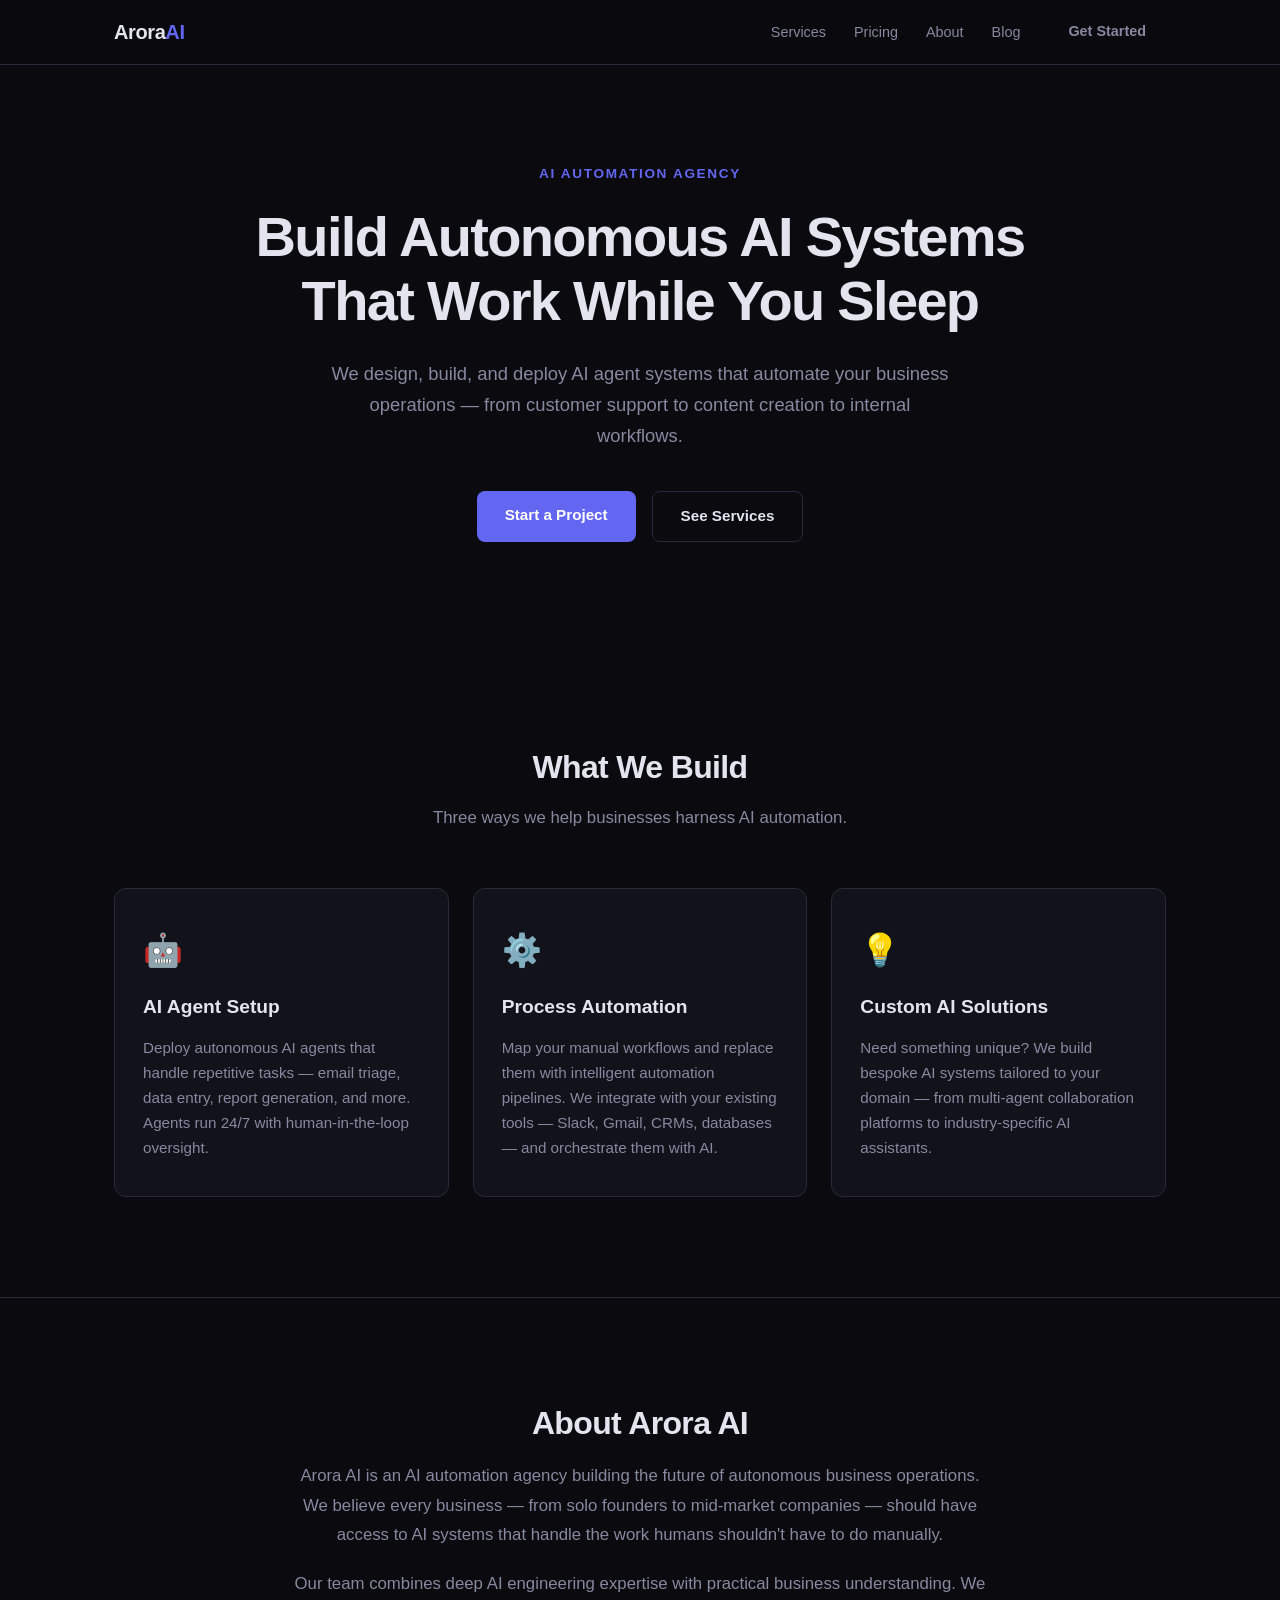
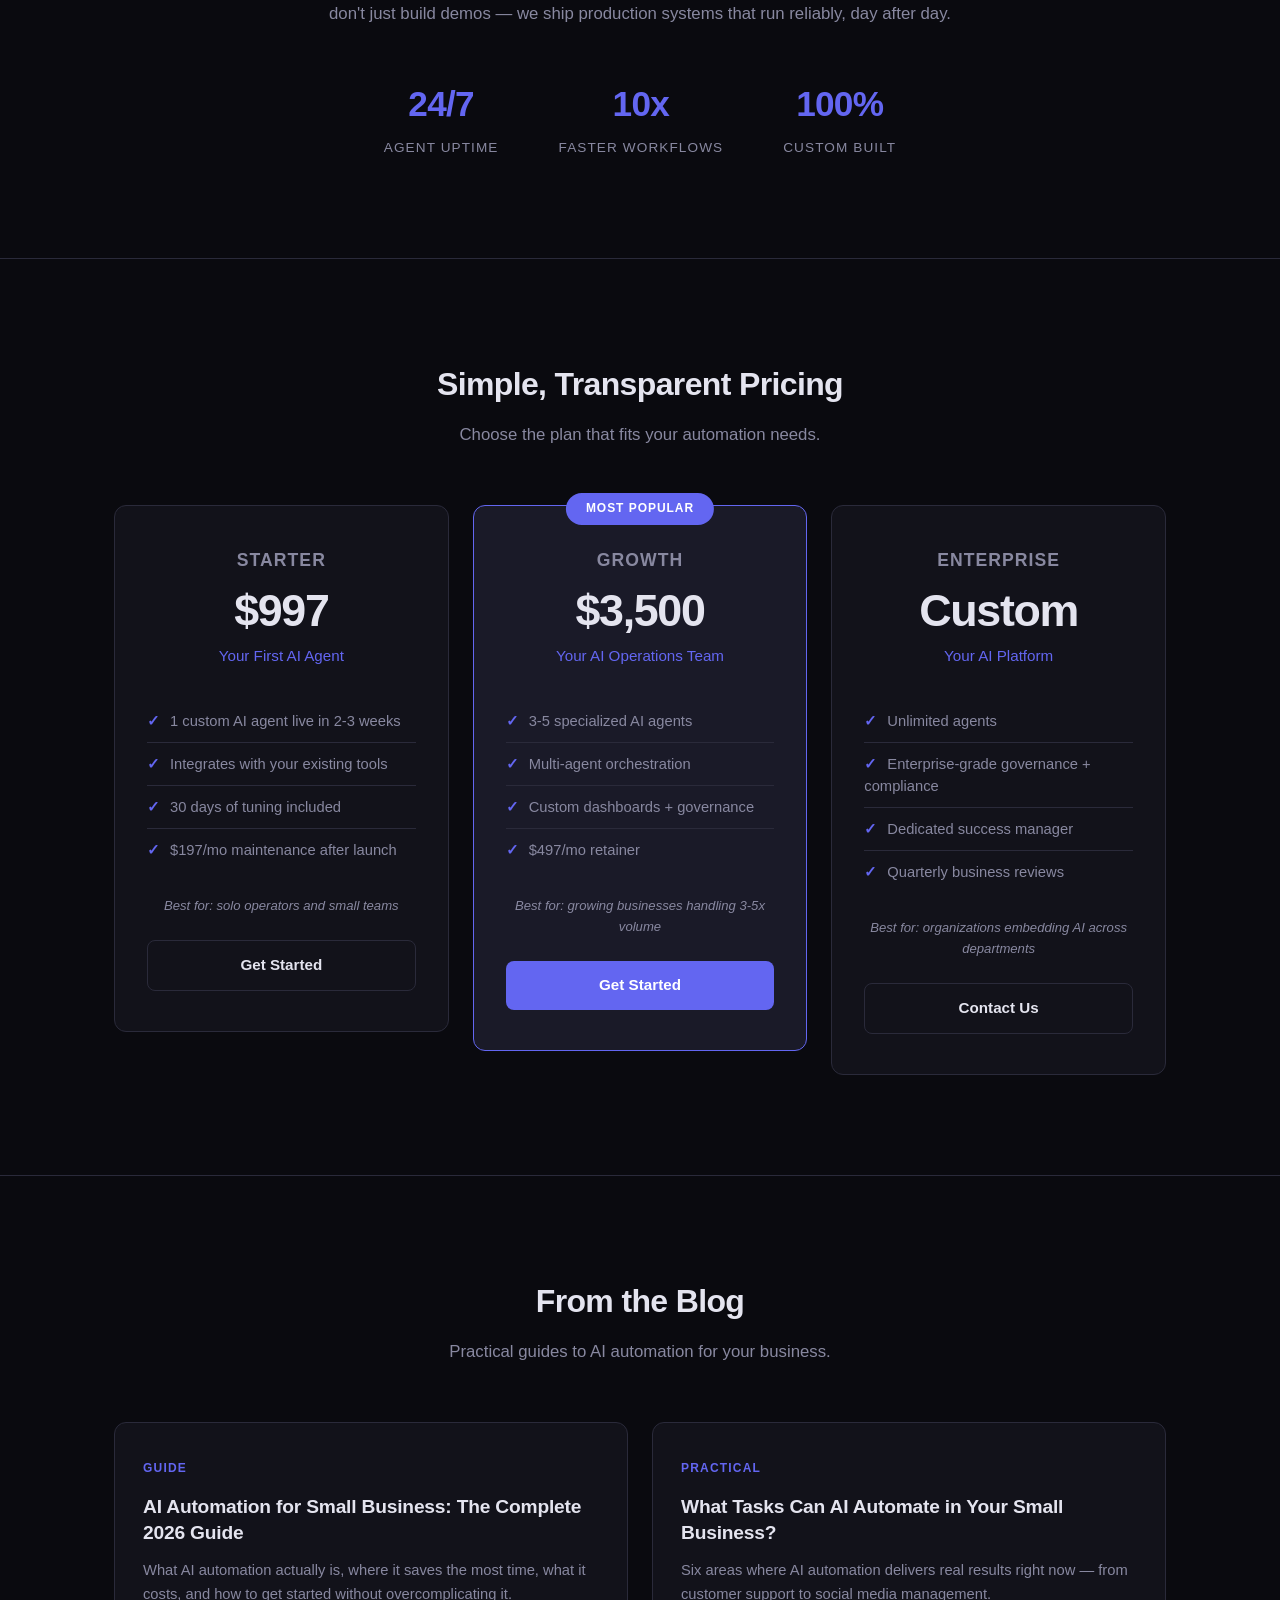
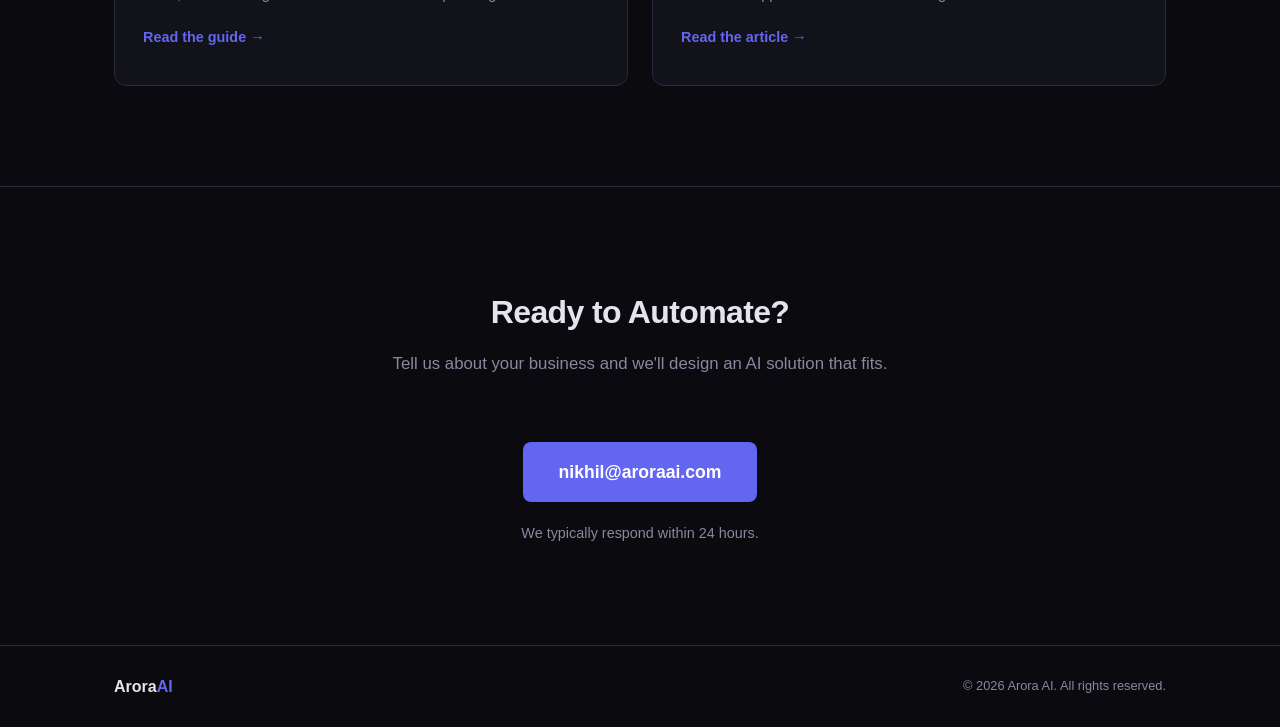
==== index.html @ a0b6308e "Arora AI landing page with pricing, blog posts, and responsive design" ====
<!DOCTYPE html>
<html lang="en">
<head>
  <meta charset="UTF-8">
  <meta name="viewport" content="width=device-width, initial-scale=1.0">
  <title>Arora AI — AI Automation Agency</title>
  <link rel="stylesheet" href="styles.css">
</head>
<body>

  <!-- Navigation -->
  <nav class="nav">
    <div class="container nav-inner">
      <a href="#" class="logo">Arora<span class="logo-accent">AI</span></a>
      <ul class="nav-links">
        <li><a href="#services">Services</a></li>
        <li><a href="#pricing">Pricing</a></li>
        <li><a href="#about">About</a></li>
        <li><a href="#blog">Blog</a></li>
        <li><a href="#contact" class="btn btn-sm">Get Started</a></li>
      </ul>
    </div>
  </nav>

  <!-- Hero Section -->
  <section class="hero">
    <div class="container hero-inner">
      <p class="hero-tag">AI Automation Agency</p>
      <h1 class="hero-title">Build Autonomous AI Systems<br>That Work While You Sleep</h1>
      <p class="hero-sub">We design, build, and deploy AI agent systems that automate your business operations — from customer support to content creation to internal workflows.</p>
      <div class="hero-actions">
        <a href="#contact" class="btn btn-primary">Start a Project</a>
        <a href="#services" class="btn btn-outline">See Services</a>
      </div>
    </div>
  </section>

  <!-- Services Section -->
  <section id="services" class="services">
    <div class="container">
      <h2 class="section-title">What We Build</h2>
      <p class="section-sub">Three ways we help businesses harness AI automation.</p>
      <div class="cards">
        <div class="card">
          <div class="card-icon">&#x1F916;</div>
          <h3>AI Agent Setup</h3>
          <p>Deploy autonomous AI agents that handle repetitive tasks — email triage, data entry, report generation, and more. Agents run 24/7 with human-in-the-loop oversight.</p>
        </div>
        <div class="card">
          <div class="card-icon">&#x2699;&#xFE0F;</div>
          <h3>Process Automation</h3>
          <p>Map your manual workflows and replace them with intelligent automation pipelines. We integrate with your existing tools — Slack, Gmail, CRMs, databases — and orchestrate them with AI.</p>
        </div>
        <div class="card">
          <div class="card-icon">&#x1F4A1;</div>
          <h3>Custom AI Solutions</h3>
          <p>Need something unique? We build bespoke AI systems tailored to your domain — from multi-agent collaboration platforms to industry-specific AI assistants.</p>
        </div>
      </div>
    </div>
  </section>

  <!-- About Section -->
  <section id="about" class="about">
    <div class="container about-inner">
      <h2 class="section-title">About Arora AI</h2>
      <p class="about-text">
        Arora AI is an AI automation agency building the future of autonomous business operations.
        We believe every business — from solo founders to mid-market companies — should have access
        to AI systems that handle the work humans shouldn't have to do manually.
      </p>
      <p class="about-text">
        Our team combines deep AI engineering expertise with practical business understanding.
        We don't just build demos — we ship production systems that run reliably, day after day.
      </p>
      <div class="stats">
        <div class="stat">
          <span class="stat-num">24/7</span>
          <span class="stat-label">Agent Uptime</span>
        </div>
        <div class="stat">
          <span class="stat-num">10x</span>
          <span class="stat-label">Faster Workflows</span>
        </div>
        <div class="stat">
          <span class="stat-num">100%</span>
          <span class="stat-label">Custom Built</span>
        </div>
      </div>
    </div>
  </section>

  <!-- Pricing Section -->
  <section id="pricing" class="pricing">
    <div class="container">
      <h2 class="section-title">Simple, Transparent Pricing</h2>
      <p class="section-sub">Choose the plan that fits your automation needs.</p>
      <div class="pricing-grid">
        <div class="pricing-card">
          <div class="pricing-header">
            <h3 class="pricing-tier">Starter</h3>
            <div class="pricing-price">$997</div>
            <p class="pricing-tagline">Your First AI Agent</p>
          </div>
          <ul class="pricing-features">
            <li>1 custom AI agent live in 2-3 weeks</li>
            <li>Integrates with your existing tools</li>
            <li>30 days of tuning included</li>
            <li>$197/mo maintenance after launch</li>
          </ul>
          <p class="pricing-best-for">Best for: solo operators and small teams</p>
          <a href="#contact" class="btn btn-outline pricing-cta">Get Started</a>
        </div>
        <div class="pricing-card pricing-card-popular">
          <div class="pricing-badge">Most Popular</div>
          <div class="pricing-header">
            <h3 class="pricing-tier">Growth</h3>
            <div class="pricing-price">$3,500</div>
            <p class="pricing-tagline">Your AI Operations Team</p>
          </div>
          <ul class="pricing-features">
            <li>3-5 specialized AI agents</li>
            <li>Multi-agent orchestration</li>
            <li>Custom dashboards + governance</li>
            <li>$497/mo retainer</li>
          </ul>
          <p class="pricing-best-for">Best for: growing businesses handling 3-5x volume</p>
          <a href="#contact" class="btn btn-primary pricing-cta">Get Started</a>
        </div>
        <div class="pricing-card">
          <div class="pricing-header">
            <h3 class="pricing-tier">Enterprise</h3>
            <div class="pricing-price">Custom</div>
            <p class="pricing-tagline">Your AI Platform</p>
          </div>
          <ul class="pricing-features">
            <li>Unlimited agents</li>
            <li>Enterprise-grade governance + compliance</li>
            <li>Dedicated success manager</li>
            <li>Quarterly business reviews</li>
          </ul>
          <p class="pricing-best-for">Best for: organizations embedding AI across departments</p>
          <a href="#contact" class="btn btn-outline pricing-cta">Contact Us</a>
        </div>
      </div>
    </div>
  </section>

  <!-- Blog Section -->
  <section id="blog" class="blog">
    <div class="container">
      <h2 class="section-title">From the Blog</h2>
      <p class="section-sub">Practical guides to AI automation for your business.</p>
      <div class="blog-grid">
        <a href="blog/ai-automation-guide.html" class="blog-card">
          <span class="blog-card-tag">Guide</span>
          <h3 class="blog-card-title">AI Automation for Small Business: The Complete 2026 Guide</h3>
          <p class="blog-card-desc">What AI automation actually is, where it saves the most time, what it costs, and how to get started without overcomplicating it.</p>
          <span class="blog-card-link">Read the guide &rarr;</span>
        </a>
        <a href="blog/ai-tasks-automation.html" class="blog-card">
          <span class="blog-card-tag">Practical</span>
          <h3 class="blog-card-title">What Tasks Can AI Automate in Your Small Business?</h3>
          <p class="blog-card-desc">Six areas where AI automation delivers real results right now — from customer support to social media management.</p>
          <span class="blog-card-link">Read the article &rarr;</span>
        </a>
      </div>
    </div>
  </section>

  <!-- Contact / CTA Section -->
  <section id="contact" class="contact">
    <div class="container contact-inner">
      <h2 class="section-title">Ready to Automate?</h2>
      <p class="section-sub">Tell us about your business and we'll design an AI solution that fits.</p>
      <a href="mailto:nikhil@aroraai.com" class="btn btn-primary btn-lg">nikhil@aroraai.com</a>
      <p class="contact-note">We typically respond within 24 hours.</p>
    </div>
  </section>

  <!-- Footer -->
  <footer class="footer">
    <div class="container footer-inner">
      <span class="footer-logo">Arora<span class="logo-accent">AI</span></span>
      <span class="footer-copy">&copy; 2026 Arora AI. All rights reserved.</span>
    </div>
  </footer>

</body>
</html>
---- styles.css ----
/* === Reset & Base === */
*, *::before, *::after { margin: 0; padding: 0; box-sizing: border-box; }

:root {
  --bg: #0a0a0f;
  --bg-card: #12121a;
  --bg-elevated: #1a1a28;
  --text: #e4e4ef;
  --text-muted: #8888a0;
  --accent: #6366f1;
  --accent-hover: #818cf8;
  --border: #2a2a3a;
  --radius: 12px;
  --max-w: 1100px;
}

html { scroll-behavior: smooth; }

body {
  font-family: -apple-system, BlinkMacSystemFont, 'Segoe UI', Roboto, 'Helvetica Neue', Arial, sans-serif;
  background: var(--bg);
  color: var(--text);
  line-height: 1.6;
  -webkit-font-smoothing: antialiased;
}

.container {
  max-width: var(--max-w);
  margin: 0 auto;
  padding: 0 24px;
}

/* === Nav === */
.nav {
  position: fixed;
  top: 0; left: 0; right: 0;
  z-index: 100;
  background: rgba(10, 10, 15, 0.85);
  backdrop-filter: blur(12px);
  border-bottom: 1px solid var(--border);
}

.nav-inner {
  display: flex;
  align-items: center;
  justify-content: space-between;
  height: 64px;
}

.logo {
  font-size: 1.25rem;
  font-weight: 700;
  color: var(--text);
  text-decoration: none;
  letter-spacing: -0.02em;
}

.logo-accent { color: var(--accent); }

.nav-links {
  display: flex;
  align-items: center;
  gap: 28px;
  list-style: none;
}

.nav-links a {
  color: var(--text-muted);
  text-decoration: none;
  font-size: 0.9rem;
  transition: color 0.2s;
}

.nav-links a:hover { color: var(--text); }

/* === Buttons === */
.btn {
  display: inline-block;
  padding: 12px 28px;
  border-radius: 8px;
  font-size: 0.95rem;
  font-weight: 600;
  text-decoration: none;
  transition: all 0.2s;
  cursor: pointer;
  border: none;
}

.btn-sm { padding: 8px 20px; font-size: 0.85rem; }
.btn-lg { padding: 16px 36px; font-size: 1.1rem; }

.btn-primary {
  background: var(--accent);
  color: #fff;
}

.btn-primary:hover {
  background: var(--accent-hover);
  transform: translateY(-1px);
}

.btn-outline {
  background: transparent;
  color: var(--text);
  border: 1px solid var(--border);
}

.btn-outline:hover {
  border-color: var(--accent);
  color: var(--accent);
}

/* === Hero === */
.hero {
  padding: 160px 0 100px;
  text-align: center;
}

.hero-tag {
  display: inline-block;
  font-size: 0.85rem;
  font-weight: 600;
  color: var(--accent);
  text-transform: uppercase;
  letter-spacing: 0.12em;
  margin-bottom: 20px;
}

.hero-title {
  font-size: clamp(2rem, 5vw, 3.5rem);
  font-weight: 800;
  line-height: 1.15;
  letter-spacing: -0.03em;
  margin-bottom: 24px;
}

.hero-sub {
  font-size: 1.15rem;
  color: var(--text-muted);
  max-width: 620px;
  margin: 0 auto 40px;
  line-height: 1.7;
}

.hero-actions {
  display: flex;
  gap: 16px;
  justify-content: center;
  flex-wrap: wrap;
}

/* === Services === */
.services {
  padding: 100px 0;
}

.section-title {
  font-size: 2rem;
  font-weight: 700;
  text-align: center;
  margin-bottom: 12px;
  letter-spacing: -0.02em;
}

.section-sub {
  text-align: center;
  color: var(--text-muted);
  font-size: 1.05rem;
  margin-bottom: 56px;
}

.cards {
  display: grid;
  grid-template-columns: repeat(auto-fit, minmax(280px, 1fr));
  gap: 24px;
}

.card {
  background: var(--bg-card);
  border: 1px solid var(--border);
  border-radius: var(--radius);
  padding: 36px 28px;
  transition: border-color 0.2s, transform 0.2s;
}

.card:hover {
  border-color: var(--accent);
  transform: translateY(-4px);
}

.card-icon {
  font-size: 2rem;
  margin-bottom: 16px;
}

.card h3 {
  font-size: 1.2rem;
  font-weight: 600;
  margin-bottom: 12px;
}

.card p {
  color: var(--text-muted);
  font-size: 0.95rem;
  line-height: 1.65;
}

/* === About === */
.about {
  padding: 100px 0;
  border-top: 1px solid var(--border);
}

.about-inner {
  text-align: center;
}

.about-text {
  color: var(--text-muted);
  font-size: 1.05rem;
  max-width: 700px;
  margin: 0 auto 20px;
  line-height: 1.75;
}

.stats {
  display: flex;
  justify-content: center;
  gap: 60px;
  margin-top: 48px;
  flex-wrap: wrap;
}

.stat {
  display: flex;
  flex-direction: column;
  align-items: center;
}

.stat-num {
  font-size: 2.2rem;
  font-weight: 800;
  color: var(--accent);
  letter-spacing: -0.02em;
}

.stat-label {
  font-size: 0.85rem;
  color: var(--text-muted);
  margin-top: 4px;
  text-transform: uppercase;
  letter-spacing: 0.08em;
}

/* === Pricing === */
.pricing {
  padding: 100px 0;
  border-top: 1px solid var(--border);
}

.pricing-grid {
  display: grid;
  grid-template-columns: repeat(auto-fit, minmax(300px, 1fr));
  gap: 24px;
  align-items: start;
}

.pricing-card {
  background: var(--bg-card);
  border: 1px solid var(--border);
  border-radius: var(--radius);
  padding: 40px 32px;
  display: flex;
  flex-direction: column;
  position: relative;
  transition: border-color 0.2s, transform 0.2s;
}

.pricing-card:hover {
  border-color: var(--accent);
  transform: translateY(-4px);
}

.pricing-card-popular {
  border-color: var(--accent);
  background: var(--bg-elevated);
}

.pricing-badge {
  position: absolute;
  top: -13px;
  left: 50%;
  transform: translateX(-50%);
  background: var(--accent);
  color: #fff;
  font-size: 0.75rem;
  font-weight: 700;
  text-transform: uppercase;
  letter-spacing: 0.08em;
  padding: 6px 20px;
  border-radius: 20px;
}

.pricing-header {
  text-align: center;
  margin-bottom: 32px;
}

.pricing-tier {
  font-size: 1.1rem;
  font-weight: 600;
  color: var(--text-muted);
  text-transform: uppercase;
  letter-spacing: 0.06em;
  margin-bottom: 12px;
}

.pricing-price {
  font-size: 2.8rem;
  font-weight: 800;
  color: var(--text);
  letter-spacing: -0.03em;
  line-height: 1.1;
  margin-bottom: 8px;
}

.pricing-tagline {
  font-size: 0.95rem;
  color: var(--accent);
  font-weight: 500;
}

.pricing-features {
  list-style: none;
  margin-bottom: 24px;
  flex-grow: 1;
}

.pricing-features li {
  padding: 10px 0;
  border-bottom: 1px solid var(--border);
  font-size: 0.92rem;
  color: var(--text-muted);
  line-height: 1.5;
}

.pricing-features li:last-child {
  border-bottom: none;
}

.pricing-features li::before {
  content: "\2713";
  color: var(--accent);
  font-weight: 700;
  margin-right: 10px;
}

.pricing-best-for {
  font-size: 0.82rem;
  color: var(--text-muted);
  font-style: italic;
  margin-bottom: 24px;
  text-align: center;
}

.pricing-cta {
  text-align: center;
  width: 100%;
}

/* === Blog === */
.blog {
  padding: 100px 0;
  border-top: 1px solid var(--border);
}

.blog-grid {
  display: grid;
  grid-template-columns: repeat(auto-fit, minmax(320px, 1fr));
  gap: 24px;
}

.blog-card {
  background: var(--bg-card);
  border: 1px solid var(--border);
  border-radius: var(--radius);
  padding: 36px 28px;
  text-decoration: none;
  color: var(--text);
  display: flex;
  flex-direction: column;
  transition: border-color 0.2s, transform 0.2s;
}

.blog-card:hover {
  border-color: var(--accent);
  transform: translateY(-4px);
}

.blog-card-tag {
  display: inline-block;
  font-size: 0.75rem;
  font-weight: 600;
  color: var(--accent);
  text-transform: uppercase;
  letter-spacing: 0.1em;
  margin-bottom: 16px;
}

.blog-card-title {
  font-size: 1.2rem;
  font-weight: 700;
  line-height: 1.35;
  margin-bottom: 12px;
  letter-spacing: -0.01em;
}

.blog-card-desc {
  color: var(--text-muted);
  font-size: 0.92rem;
  line-height: 1.65;
  flex-grow: 1;
  margin-bottom: 20px;
}

.blog-card-link {
  color: var(--accent);
  font-size: 0.9rem;
  font-weight: 600;
  transition: color 0.2s;
}

.blog-card:hover .blog-card-link {
  color: var(--accent-hover);
}

/* === Contact === */
.contact {
  padding: 100px 0;
  border-top: 1px solid var(--border);
}

.contact-inner {
  text-align: center;
}

.contact .btn {
  margin-top: 8px;
}

.contact-note {
  margin-top: 20px;
  color: var(--text-muted);
  font-size: 0.9rem;
}

/* === Footer === */
.footer {
  border-top: 1px solid var(--border);
  padding: 28px 0;
}

.footer-inner {
  display: flex;
  align-items: center;
  justify-content: space-between;
}

.footer-logo {
  font-weight: 700;
  font-size: 1rem;
}

.footer-copy {
  color: var(--text-muted);
  font-size: 0.8rem;
}

/* === Blog Post Page === */
.blog-post-nav {
  padding-top: 80px;
}

.blog-post-back {
  display: inline-block;
  color: var(--accent);
  text-decoration: none;
  font-size: 0.9rem;
  font-weight: 600;
  margin-bottom: 40px;
  transition: color 0.2s;
}

.blog-post-back:hover {
  color: var(--accent-hover);
}

.blog-post {
  padding: 0 0 80px;
}

.blog-post-header {
  text-align: center;
  margin-bottom: 56px;
  padding-bottom: 40px;
  border-bottom: 1px solid var(--border);
}

.blog-post-tag {
  display: inline-block;
  font-size: 0.8rem;
  font-weight: 600;
  color: var(--accent);
  text-transform: uppercase;
  letter-spacing: 0.1em;
  margin-bottom: 16px;
}

.blog-post-title {
  font-size: clamp(1.75rem, 4vw, 2.5rem);
  font-weight: 800;
  line-height: 1.2;
  letter-spacing: -0.02em;
  margin-bottom: 16px;
  max-width: 800px;
  margin-left: auto;
  margin-right: auto;
}

.blog-post-meta {
  color: var(--text-muted);
  font-size: 0.9rem;
}

.blog-post-body {
  max-width: 740px;
  margin: 0 auto;
}

.blog-post-body h2 {
  font-size: 1.5rem;
  font-weight: 700;
  margin-top: 56px;
  margin-bottom: 20px;
  letter-spacing: -0.02em;
}

.blog-post-body h3 {
  font-size: 1.2rem;
  font-weight: 600;
  margin-top: 36px;
  margin-bottom: 14px;
}

.blog-post-body p {
  color: var(--text-muted);
  font-size: 1.05rem;
  line-height: 1.8;
  margin-bottom: 20px;
}

.blog-post-body strong {
  color: var(--text);
  font-weight: 600;
}

.blog-post-body ul,
.blog-post-body ol {
  color: var(--text-muted);
  font-size: 1.05rem;
  line-height: 1.8;
  margin-bottom: 20px;
  padding-left: 24px;
}

.blog-post-body li {
  margin-bottom: 8px;
}

.blog-post-body blockquote {
  border-left: 3px solid var(--accent);
  padding: 16px 24px;
  margin: 28px 0;
  background: var(--bg-card);
  border-radius: 0 var(--radius) var(--radius) 0;
}

.blog-post-body blockquote p {
  margin-bottom: 0;
  font-style: italic;
}

.blog-post-body table {
  width: 100%;
  border-collapse: collapse;
  margin: 28px 0;
  font-size: 0.95rem;
}

.blog-post-body th {
  text-align: left;
  padding: 12px 16px;
  border-bottom: 2px solid var(--accent);
  font-weight: 600;
  color: var(--text);
}

.blog-post-body td {
  padding: 12px 16px;
  border-bottom: 1px solid var(--border);
  color: var(--text-muted);
}

.blog-post-body hr {
  border: none;
  border-top: 1px solid var(--border);
  margin: 48px 0;
}

.blog-post-body a {
  color: var(--accent);
  text-decoration: none;
  font-weight: 500;
  transition: color 0.2s;
}

.blog-post-body a:hover {
  color: var(--accent-hover);
}

.blog-post-cta {
  text-align: center;
  margin-top: 64px;
  padding-top: 48px;
  border-top: 1px solid var(--border);
}

.blog-post-cta p {
  color: var(--text-muted);
  font-size: 1.05rem;
  margin-bottom: 24px;
}

/* === Responsive === */
@media (max-width: 768px) {
  .hero { padding: 120px 0 60px; }

  .nav-links {
    gap: 16px;
  }

  .stats {
    gap: 32px;
  }

  .footer-inner {
    flex-direction: column;
    gap: 8px;
    text-align: center;
  }

  .pricing-grid {
    grid-template-columns: 1fr;
    max-width: 420px;
    margin: 0 auto;
  }

  .blog-grid {
    grid-template-columns: 1fr;
  }
}

@media (max-width: 480px) {
  .nav-links li:not(:last-child) {
    display: none;
  }

  .hero-title { font-size: 1.75rem; }
  .hero-sub { font-size: 1rem; }
  .hero { padding: 100px 0 48px; }

  .services, .about, .contact, .pricing, .blog {
    padding: 64px 0;
  }

  .cards {
    grid-template-columns: 1fr;
  }

  .stats {
    gap: 24px;
  }

  .stat-num { font-size: 1.6rem; }

  .pricing-card {
    padding: 32px 24px;
  }

  .pricing-price {
    font-size: 2.2rem;
  }

  .blog-post-body h2 {
    font-size: 1.3rem;
  }

  .blog-post-body p,
  .blog-post-body ul,
  .blog-post-body ol {
    font-size: 0.95rem;
  }
}
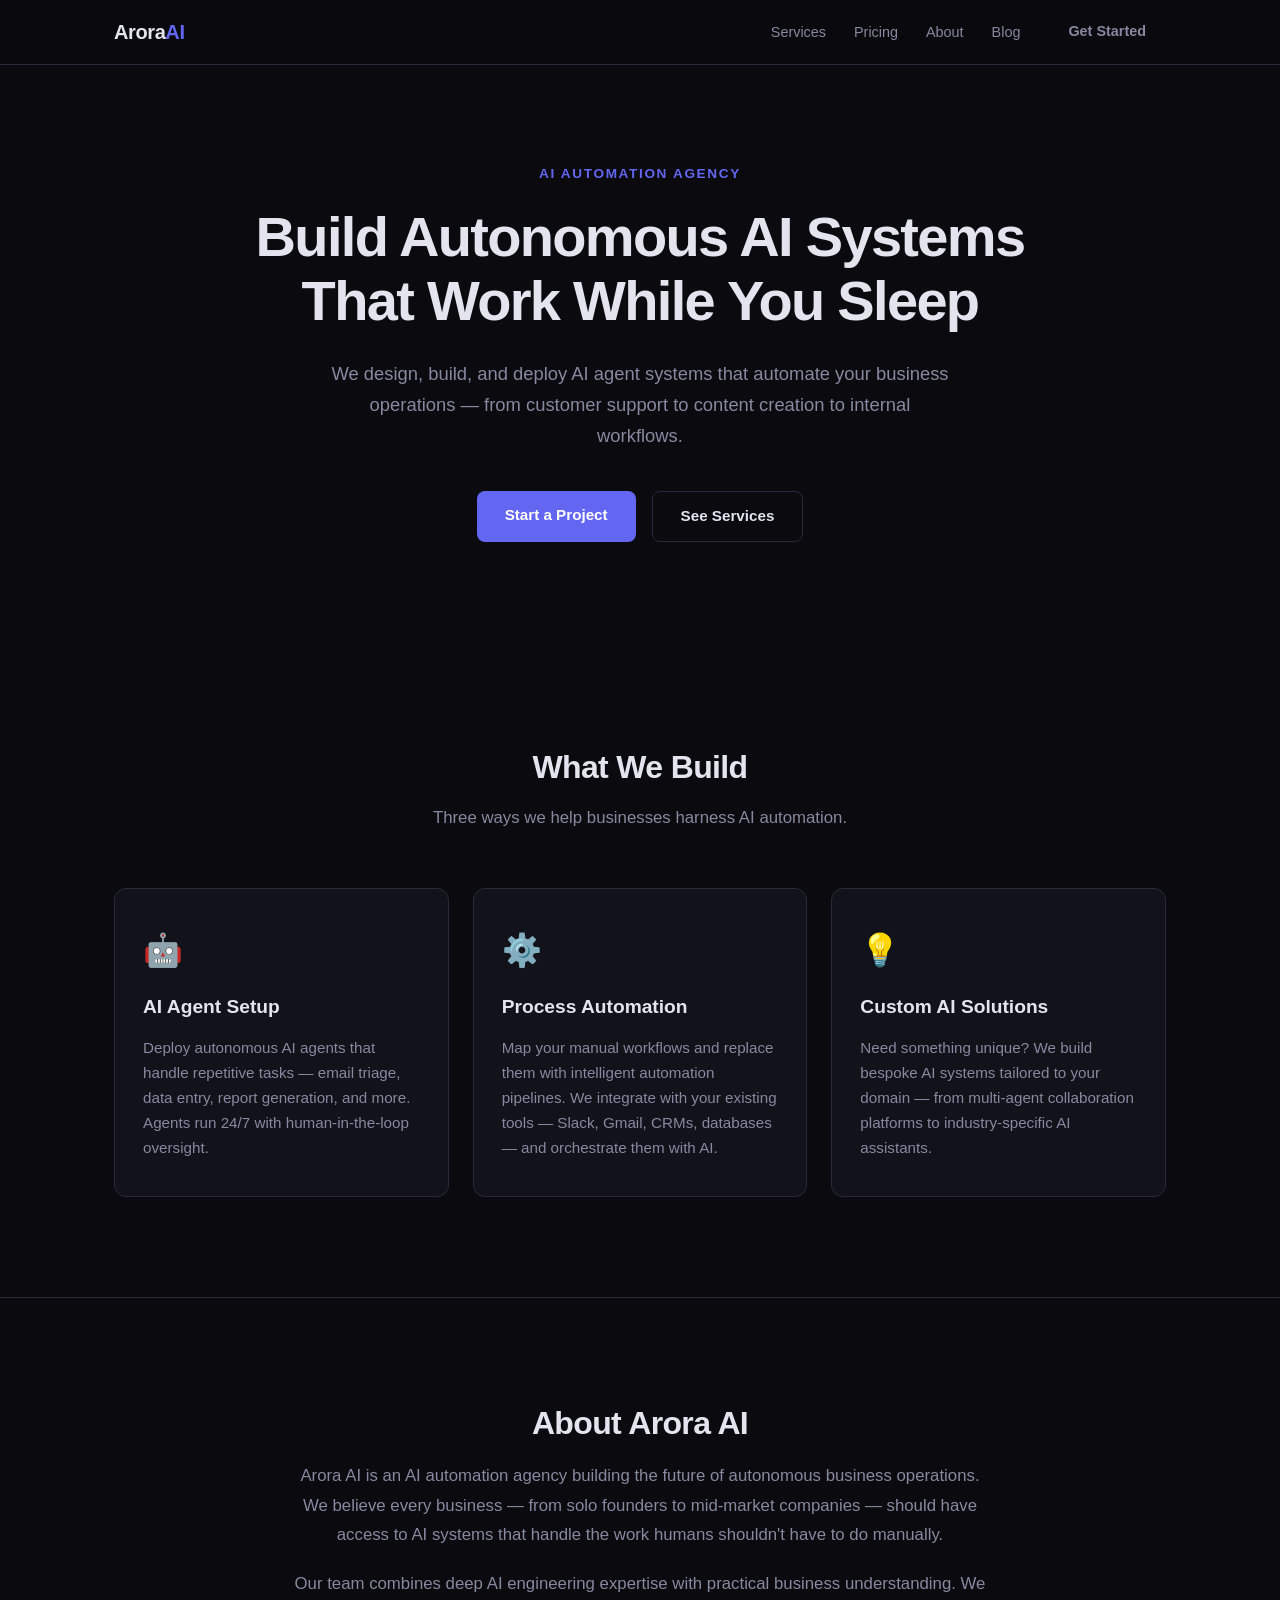
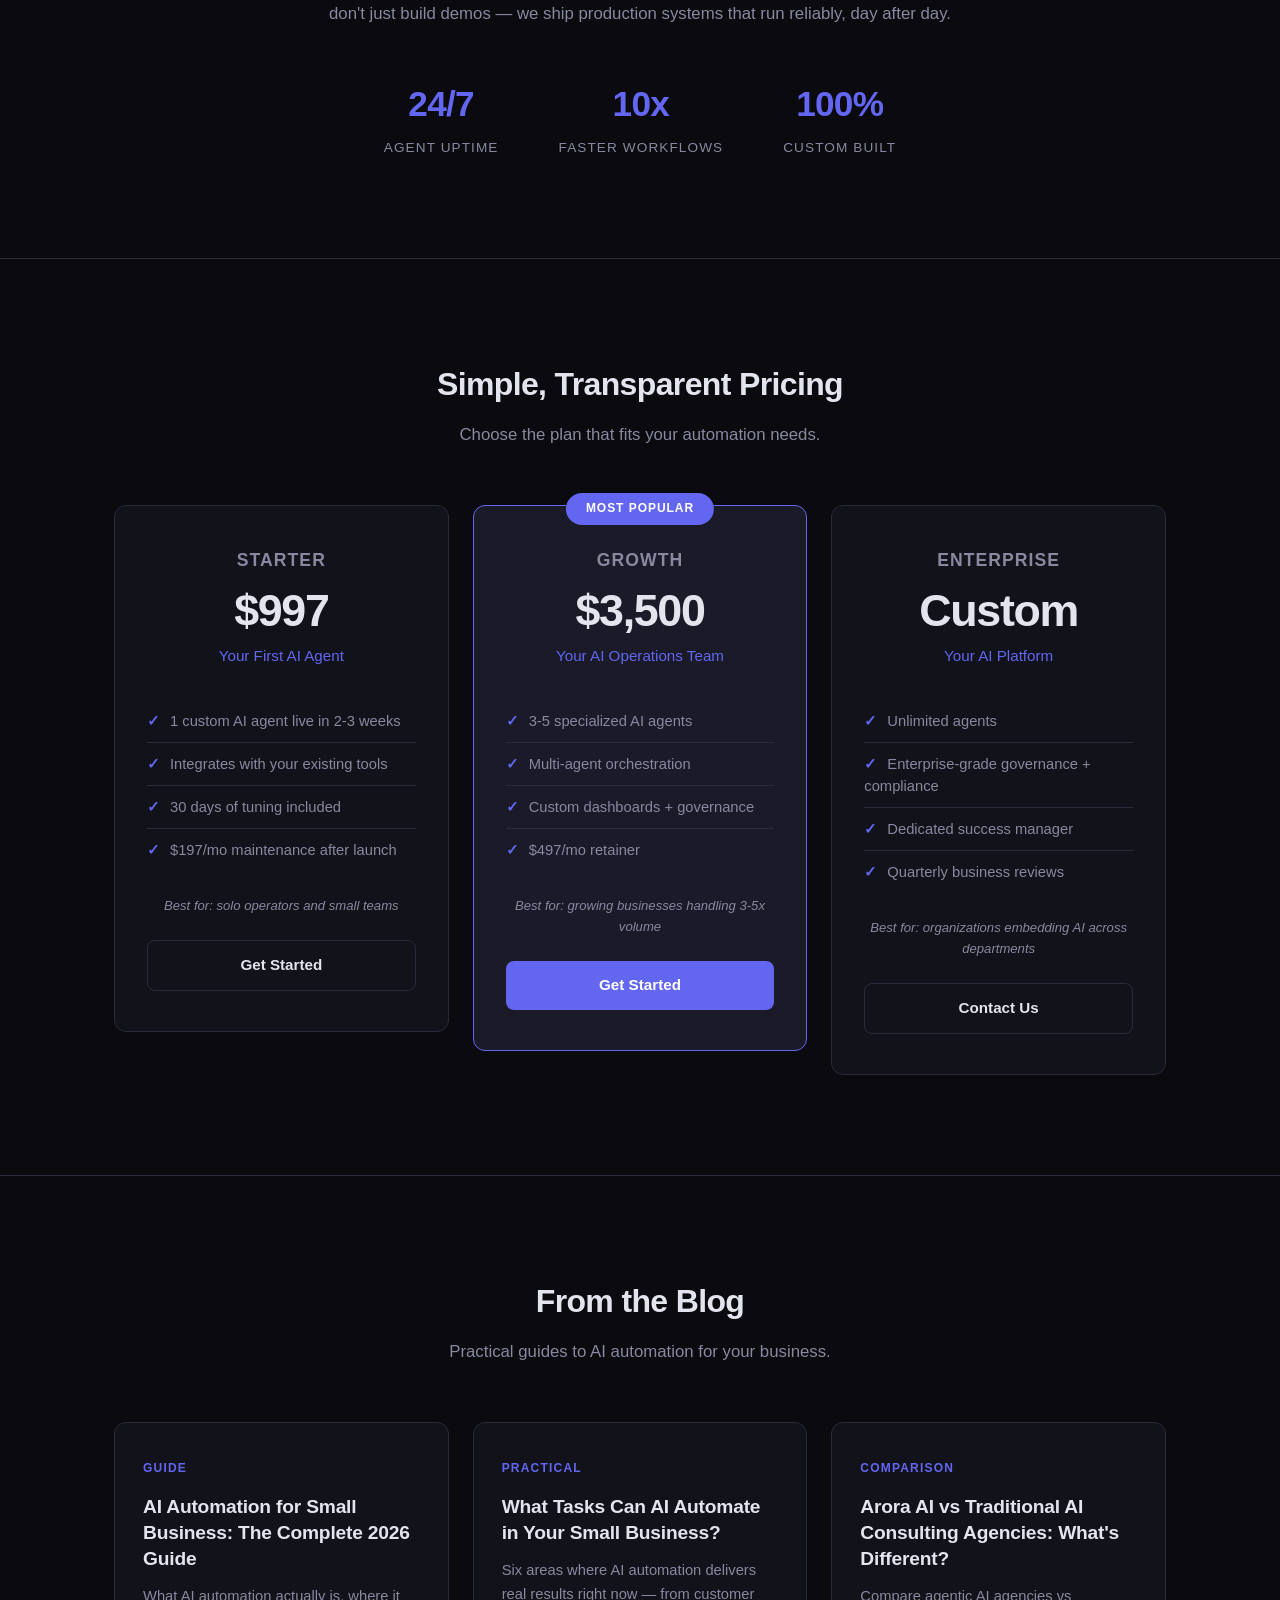
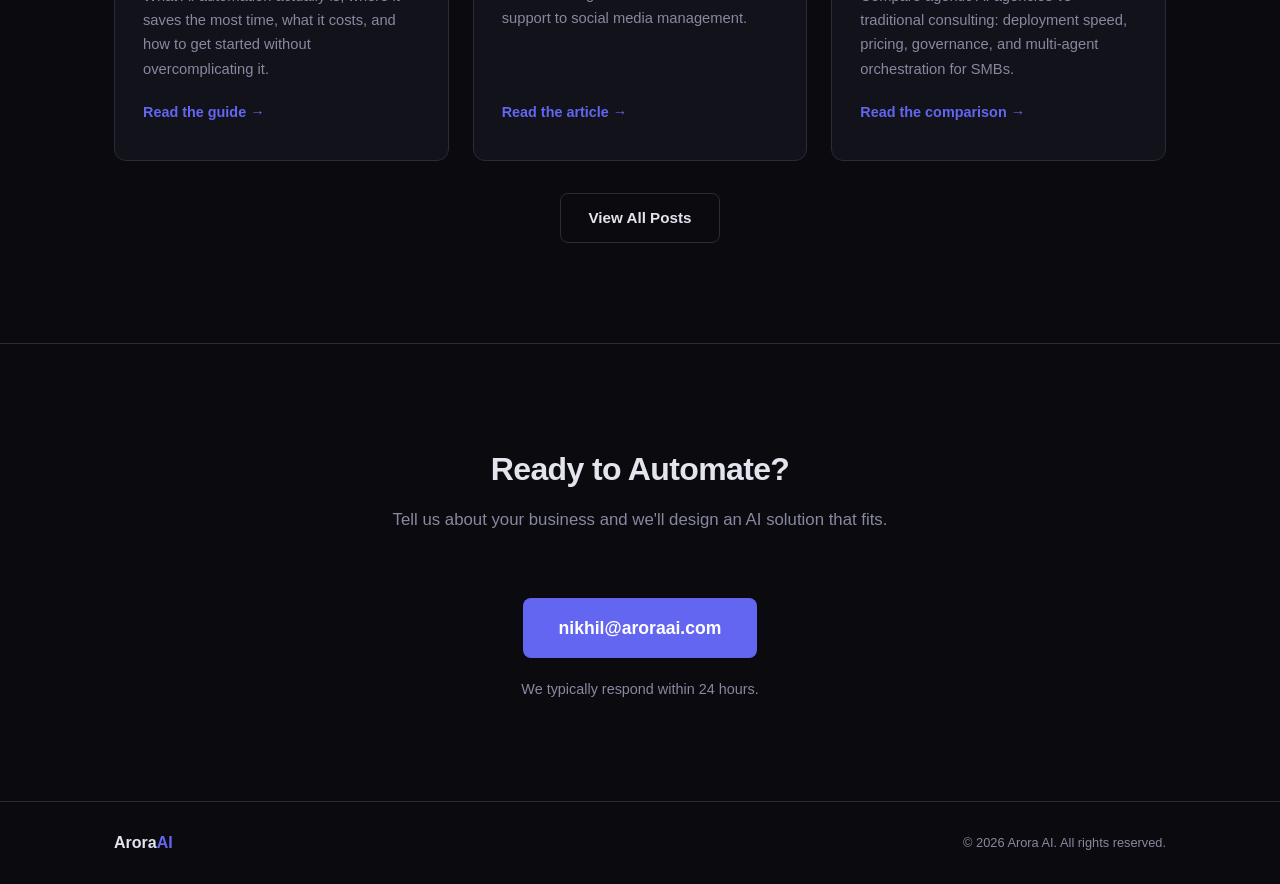
==== commit 37bfeebf: "Add 3rd blog post (competitor comparison) and blog index page - Add blog/arora-ai-vs-agencies.html: " ====
--- a/index.html
+++ b/index.html
@@ -164,6 +164,15 @@
           <p class="blog-card-desc">Six areas where AI automation delivers real results right now — from customer support to social media management.</p>
           <span class="blog-card-link">Read the article &rarr;</span>
         </a>
+        <a href="blog/arora-ai-vs-agencies.html" class="blog-card">
+          <span class="blog-card-tag">Comparison</span>
+          <h3 class="blog-card-title">Arora AI vs Traditional AI Consulting Agencies: What's Different?</h3>
+          <p class="blog-card-desc">Compare agentic AI agencies vs traditional consulting: deployment speed, pricing, governance, and multi-agent orchestration for SMBs.</p>
+          <span class="blog-card-link">Read the comparison &rarr;</span>
+        </a>
+      </div>
+      <div style="text-align: center; margin-top: 2rem;">
+        <a href="blog/index.html" class="btn btn-outline">View All Posts</a>
       </div>
     </div>
   </section>
--- a/styles.css
+++ b/styles.css
@@ -434,6 +434,11 @@
   color: var(--accent-hover);
 }
 
+/* === Blog Index Page === */
+.blog-index {
+  padding: 120px 0 80px;
+}
+
 /* === Contact === */
 .contact {
   padding: 100px 0;
